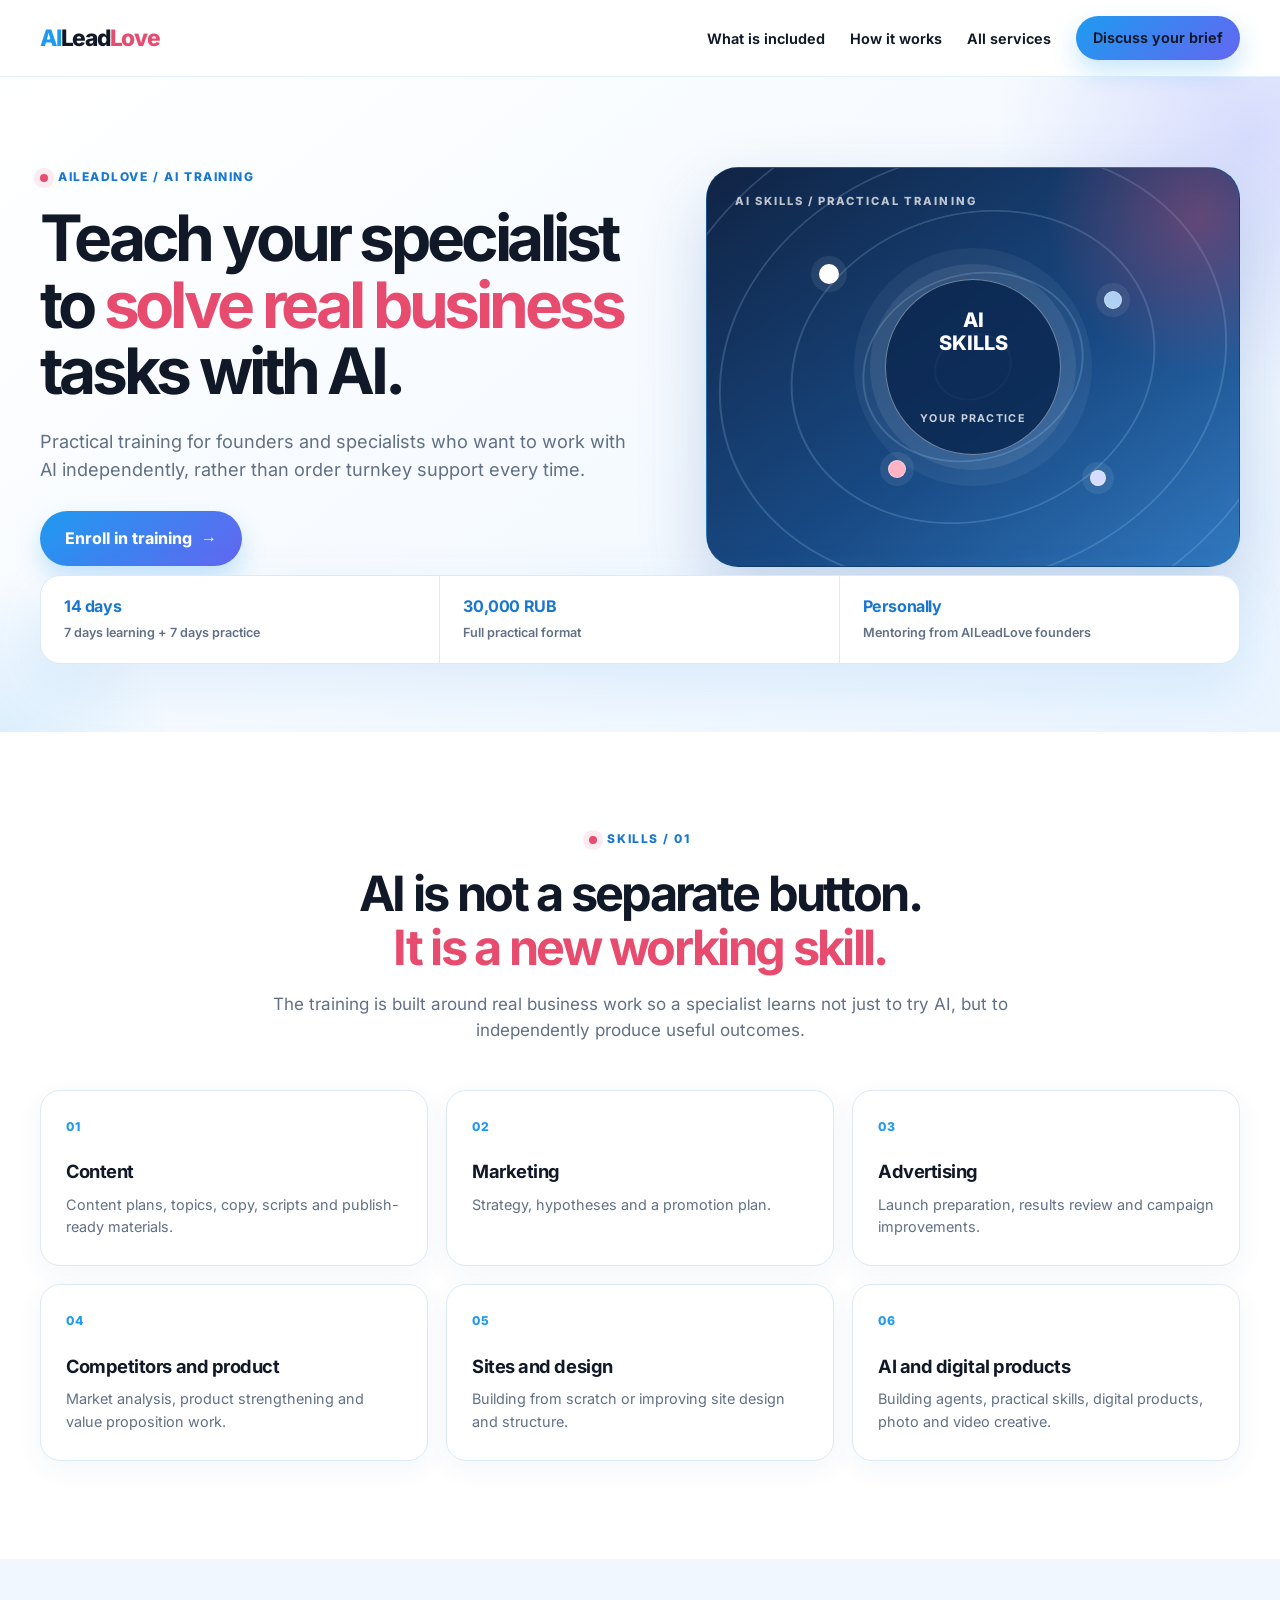
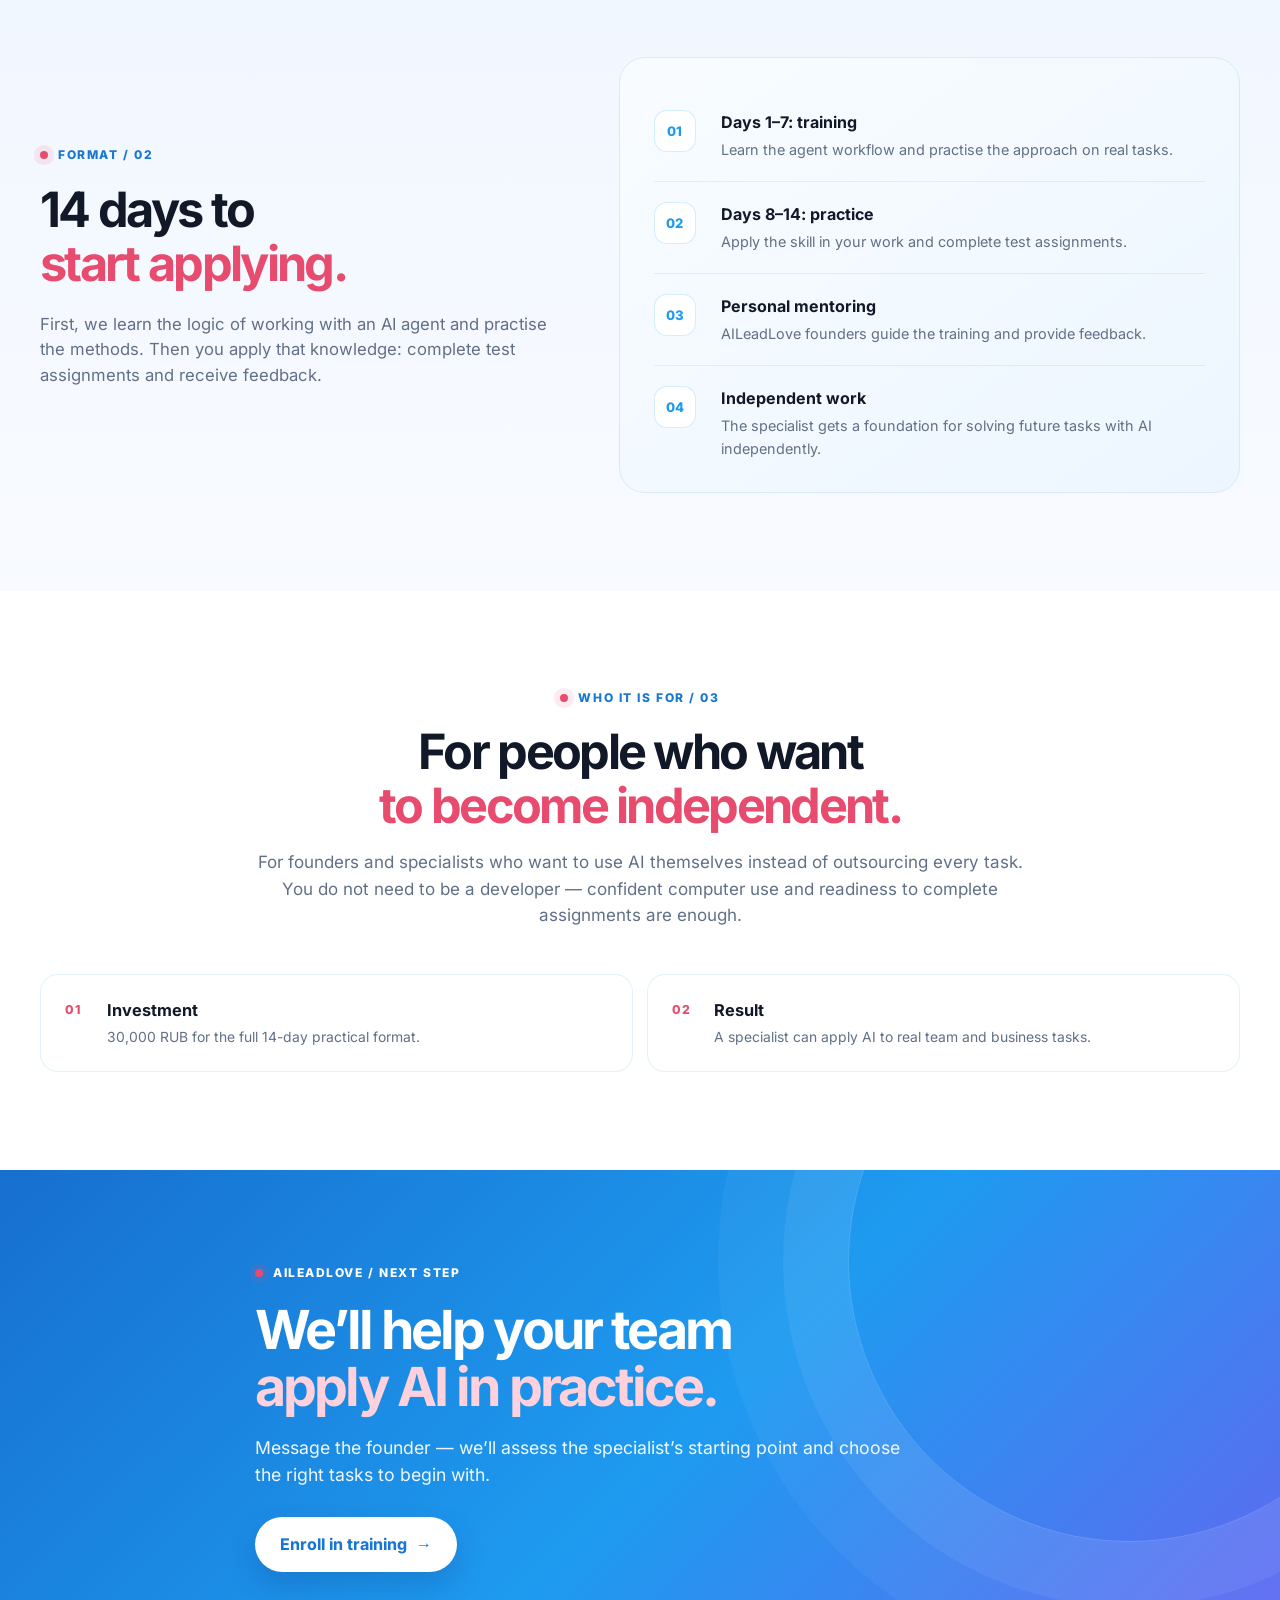
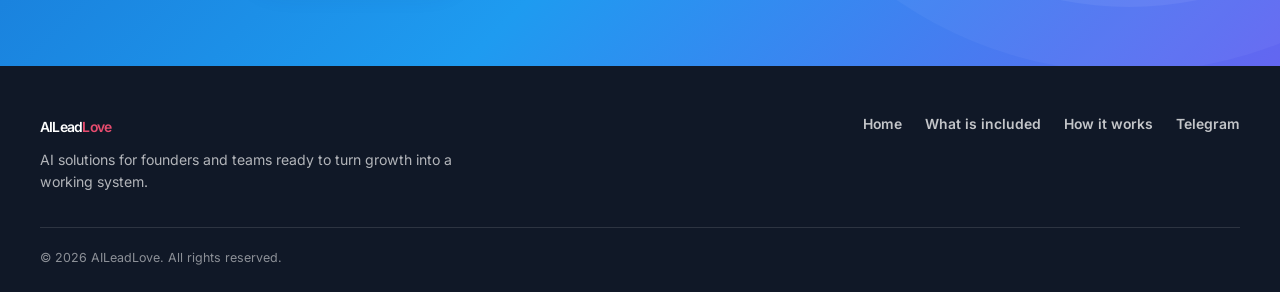
==== ai-training/index.html @ 4cd1c784 "Add English AI skills training page Publish the 14-day AI skills training page with founder mentorsh" ====
<!doctype html>
<html lang="en"><head><meta charset="utf-8"><meta name="viewport" content="width=device-width, initial-scale=1"><meta name="description" content="Practical AI skills training for specialists: 14 days, personal mentoring and application of an AI agent to marketing, content, advertising and more."><meta name="robots" content="index, follow"><link rel="canonical" href="https://aileadlove.com/ai-training/"><link rel="alternate" hreflang="ru" href="https://aileadlove.ru/ai-training/"><link rel="alternate" hreflang="en" href="https://aileadlove.com/ai-training/"><link rel="alternate" hreflang="x-default" href="https://aileadlove.com/ai-training/"><meta property="og:type" content="website"><meta property="og:title" content="AI Skills Training — AILeadLove"><meta property="og:description" content="Practical AI skills training for specialists: 14 days, personal mentoring and application of an AI agent to marketing, content, advertising and more."><meta property="og:url" content="https://aileadlove.com/ai-training/"><title>AI Skills Training — AILeadLove</title><link rel="stylesheet" href="../fonts/inter.css"><link rel="stylesheet" href="../service-pages.css?v=1"><script type="application/ld+json">{"@context":"https://schema.org","@type":"Service","name":"AI Skills Training","provider":{"@type":"Organization","name":"AILeadLove","url":"https://aileadlove.com/"},"description":"Practical AI skills training for specialists: 14 days, personal mentoring and application of an AI agent to marketing, content, advertising and more.","url":"https://aileadlove.com/ai-training/"}</script></head><body><header class="nav"><div class="wrap navin"><a class="brand" href="../" aria-label="AILeadLove home"><span>AI</span><span class="lead">Lead</span><span class="love">Love</span></a><button class="menu" type="button" aria-label="Open menu" aria-expanded="false"><i></i><i></i><i></i></button><nav><ul class="links"><li><a href="#what">What is included</a></li><li><a href="#process">How it works</a></li><li><a href="../">All services</a></li><li><a class="navcta" href="https://t.me/lekslevin" target="_blank" rel="noopener noreferrer">Discuss your brief</a></li></ul></nav></div></header><main><section class="hero"><div class="wrap hero-grid"><div><div class="eyebrow">AILeadLove / AI training</div><h1>Teach your specialist<br>to <span class="accent">solve real business</span><br>tasks with AI.</h1><p>Practical training for founders and specialists who want to work with AI independently, rather than order turnkey support every time.</p><a class="button" href="https://t.me/lekslevin" target="_blank" rel="noopener noreferrer">Enroll in training <span>→</span></a></div><div><div class="visual"><span class="visual-label">ai skills / practical training</span><span class="visual-orb o1"></span><span class="visual-orb o2"></span><span class="visual-orb o3"></span><span class="visual-orb o4"></span><div class="visual-core">AI<br>SKILLS<br><span>your practice</span></div></div></div></div><div class="wrap"><div class="benefit-strip"><div class="benefit"><b>14 days</b><span>7 days learning + 7 days practice</span></div><div class="benefit"><b>30,000 RUB</b><span>Full practical format</span></div><div class="benefit"><b>Personally</b><span>Mentoring from AILeadLove founders</span></div></div></div></section><section class="section white" id="what"><div class="wrap"><div class="section-title"><div class="eyebrow">Skills / 01</div><h2>AI is not a separate button.<br><span class="accent">It is a new working skill.</span></h2><p>The training is built around real business work so a specialist learns not just to try AI, but to independently produce useful outcomes.</p></div><div class="cards"><article class="card"><span class="card-index">01</span><h3>Content</h3><p>Content plans, topics, copy, scripts and publish-ready materials.</p></article><article class="card"><span class="card-index">02</span><h3>Marketing</h3><p>Strategy, hypotheses and a promotion plan.</p></article><article class="card"><span class="card-index">03</span><h3>Advertising</h3><p>Launch preparation, results review and campaign improvements.</p></article><article class="card"><span class="card-index">04</span><h3>Competitors and product</h3><p>Market analysis, product strengthening and value proposition work.</p></article><article class="card"><span class="card-index">05</span><h3>Sites and design</h3><p>Building from scratch or improving site design and structure.</p></article><article class="card"><span class="card-index">06</span><h3>AI and digital products</h3><p>Building agents, practical skills, digital products, photo and video creative.</p></article></div></div></section><section class="section band" id="process"><div class="wrap split"><div class="split-copy"><div class="eyebrow">Format / 02</div><h2>14 days to<br><span class="accent">start applying.</span></h2><p>First, we learn the logic of working with an AI agent and practise the methods. Then you apply that knowledge: complete test assignments and receive feedback.</p></div><div class="steps"><div class="step"><span class="step-num">01</span><div><h3>Days 1–7: training</h3><p>Learn the agent workflow and practise the approach on real tasks.</p></div></div><div class="step"><span class="step-num">02</span><div><h3>Days 8–14: practice</h3><p>Apply the skill in your work and complete test assignments.</p></div></div><div class="step"><span class="step-num">03</span><div><h3>Personal mentoring</h3><p>AILeadLove founders guide the training and provide feedback.</p></div></div><div class="step"><span class="step-num">04</span><div><h3>Independent work</h3><p>The specialist gets a foundation for solving future tasks with AI independently.</p></div></div></div></div></section><section class="section white"><div class="wrap"><div class="section-title"><div class="eyebrow">Who it is for / 03</div><h2>For people who want<br><span class="accent">to become independent.</span></h2><p>For founders and specialists who want to use AI themselves instead of outsourcing every task. You do not need to be a developer — confident computer use and readiness to complete assignments are enough.</p></div><div class="list-grid"><article class="list-card"><span class="list-index">01</span><div><h3>Investment</h3><p>30,000 RUB for the full 14-day practical format.</p></div></article><article class="list-card"><span class="list-index">02</span><div><h3>Result</h3><p>A specialist can apply AI to real team and business tasks.</p></div></article></div></div></section><section class="closing"><div class="wrap closingin"><div class="eyebrow" style="color:#fff">AILeadLove / next step</div><h2>We’ll help your team<br><span style="color:#ffd1dc">apply AI in practice.</span></h2><p>Message the founder — we’ll assess the specialist’s starting point and choose the right tasks to begin with.</p><a class="button" href="https://t.me/lekslevin" target="_blank" rel="noopener noreferrer">Enroll in training <span>→</span></a></div></section></main><footer class="footer"><div class="wrap"><div class="footer-top"><div><a class="brand" href="../"><span>AI</span><span class="lead">Lead</span><span class="love">Love</span></a><p>AI solutions for founders and teams ready to turn growth into a working system.</p></div><div class="footer-links"><a href="../">Home</a><a href="#what">What is included</a><a href="#process">How it works</a><a href="https://t.me/lekslevin" target="_blank" rel="noopener noreferrer">Telegram</a></div></div><div class="footer-bottom">© 2026 AILeadLove. All rights reserved.</div></div></footer><script>const b=document.querySelector('.menu'),l=document.querySelector('.links');b.addEventListener('click',()=>{const o=l.classList.toggle('open');b.setAttribute('aria-expanded',String(o))});l.addEventListener('click',e=>{if(e.target.tagName==='A'){l.classList.remove('open');b.setAttribute('aria-expanded','false')}});document.querySelectorAll('[data-video]').forEach(c=>c.addEventListener('click',()=>{if(c.dataset.ready)return;c.dataset.ready='1';const u=c.dataset.video;const f=document.createElement('iframe');f.src=u+'&autoplay=1';f.allow='autoplay; encrypted-media; fullscreen; picture-in-picture';f.allowFullscreen=true;f.title='AI video example';c.replaceChildren(f)}));</script></body></html>
---- fonts/inter.css ----
/* Inter - self-hosted, variable weight 400-800, Cyrillic + Latin */
/* cyrillic-ext */
@font-face{font-family:'Inter';font-style:normal;font-weight:400 800;font-display:swap;src:url(/fonts/inter-0.woff2) format('woff2');unicode-range:U+0460-052F,U+1C80-1C8A,U+20B4,U+2DE0-2DFF,U+A640-A69F,U+FE2E-FE2F}
/* cyrillic */
@font-face{font-family:'Inter';font-style:normal;font-weight:400 800;font-display:swap;src:url(/fonts/inter-1.woff2) format('woff2');unicode-range:U+0301,U+0400-045F,U+0490-0491,U+04B0-04B1,U+2116}
/* latin-ext */
@font-face{font-family:'Inter';font-style:normal;font-weight:400 800;font-display:swap;src:url(/fonts/inter-5.woff2) format('woff2');unicode-range:U+0100-02BA,U+02BD-02C5,U+02C7-02CC,U+02CE-02D7,U+02DD-02FF,U+0304,U+0308,U+0329,U+1D00-1DBF,U+1E00-1E9F,U+1EF2-1EFF,U+2020,U+20A0-20AB,U+20AD-20C0,U+2113,U+2C60-2C7F,U+A720-A7FF}
/* latin */
@font-face{font-family:'Inter';font-style:normal;font-weight:400 800;font-display:swap;src:url(/fonts/inter-6.woff2) format('woff2');unicode-range:U+0000-00FF,U+0131,U+0152-0153,U+02BB-02BC,U+02C6,U+02DA,U+02DC,U+0304,U+0308,U+0329,U+2000-206F,U+20AC,U+2122,U+2191,U+2193,U+2212,U+2215,U+FEFF,U+FFFD}
---- service-pages.css ----
:root{--blue:#1e9bf0;--blue-deep:#1877d2;--indigo:#6366f1;--love:#e74c6f;--ink:#111827;--muted:#617086;--line:#dce9f6;--paper:#fff;--mist:#f6faff;--soft:#eaf4ff;--radius:24px;--shadow:0 22px 60px rgba(24,119,210,.1)}*{box-sizing:border-box;margin:0}html{scroll-behavior:smooth}body{font-family:Inter,-apple-system,BlinkMacSystemFont,"Segoe UI",sans-serif;background:var(--mist);color:var(--ink);line-height:1.55;overflow-x:hidden}.wrap{width:min(1200px,calc(100% - 40px));margin:0 auto}.nav{position:sticky;top:0;z-index:30;background:rgba(255,255,255,.94);backdrop-filter:blur(16px);border-bottom:1px solid rgba(30,155,240,.14)}.navin{height:76px;display:flex;align-items:center;justify-content:space-between;gap:24px}.brand{font-weight:900;font-size:1.42rem;letter-spacing:-.055em;color:var(--blue);text-decoration:none;white-space:nowrap}.brand .lead{color:var(--ink)}.brand .love{color:var(--love)}.links{display:flex;align-items:center;gap:25px;list-style:none}.links a{font-size:.9rem;font-weight:650;text-decoration:none;color:var(--ink)}.links a:hover{color:var(--blue)}.navcta,.button{display:inline-flex;justify-content:center;align-items:center;gap:9px;text-decoration:none;border:0;border-radius:999px;background:linear-gradient(135deg,var(--blue),var(--indigo));color:#fff;font-weight:750;box-shadow:0 11px 24px rgba(30,155,240,.25);transition:transform .2s ease,box-shadow .2s ease}.navcta{padding:11px 17px;font-size:.88rem}.button{padding:15px 25px;font-size:1rem}.navcta:hover,.button:hover{transform:translateY(-2px);box-shadow:0 16px 30px rgba(30,155,240,.33)}.menu{display:none;background:transparent;border:0;cursor:pointer;padding:8px}.menu i{display:block;width:26px;height:2px;background:var(--ink);margin:5px;border-radius:3px}.hero{position:relative;isolation:isolate;padding:90px 0 68px;overflow:hidden;background:linear-gradient(143deg,#fff 0%,#f5faff 54%,#e9f4ff 100%)}.hero:before,.hero:after{content:"";position:absolute;border-radius:50%;z-index:-1}.hero:before{width:520px;height:520px;right:-230px;top:-200px;background:radial-gradient(circle,rgba(99,102,241,.2),transparent 69%)}.hero:after{width:430px;height:430px;left:-240px;bottom:-260px;background:radial-gradient(circle,rgba(30,155,240,.17),transparent 67%)}.hero-grid{display:grid;grid-template-columns:minmax(0,1.06fr) minmax(340px,.94fr);gap:64px;align-items:center;padding-bottom:42px}.eyebrow{display:flex;align-items:center;gap:10px;color:var(--blue-deep);font-size:.75rem;text-transform:uppercase;font-weight:800;letter-spacing:.13em;margin-bottom:18px}.eyebrow:before{content:"";width:8px;height:8px;border-radius:50%;background:var(--love);box-shadow:0 0 0 6px rgba(231,76,111,.11)}h1{font-size:clamp(2.6rem,5vw,4.65rem);line-height:1.04;letter-spacing:-.065em;margin-bottom:22px;max-width:760px}.accent{color:var(--love)}.hero p{font-size:1.13rem;color:var(--muted);max-width:630px;margin-bottom:28px}.visual{min-height:400px;position:relative;border-radius:32px;border:1px solid rgba(30,155,240,.15);background:linear-gradient(145deg,#102344 0%,#184983 57%,#4baaff 145%);box-shadow:0 28px 70px rgba(20,76,152,.2);overflow:hidden}.visual:before{content:"";position:absolute;inset:-120px;background:repeating-radial-gradient(ellipse at center,transparent 0 37px,rgba(176,222,255,.19) 38px 39px,transparent 40px 73px);transform:rotate(-19deg)}.visual:after{content:"";position:absolute;width:320px;height:320px;border-radius:50%;background:radial-gradient(circle,rgba(231,76,111,.36),transparent 68%);right:-120px;top:-110px}.visual-label{position:absolute;left:28px;top:25px;color:rgba(255,255,255,.72);font-size:.7rem;letter-spacing:.18em;font-weight:800;text-transform:uppercase}.visual-core{position:absolute;left:50%;top:50%;transform:translate(-50%,-50%);width:176px;height:176px;border-radius:50%;display:grid;place-items:center;text-align:center;color:#fff;background:rgba(11,38,77,.78);border:1px solid rgba(255,255,255,.42);box-shadow:0 0 0 15px rgba(255,255,255,.08),0 0 0 31px rgba(255,255,255,.05);font-weight:850;line-height:1.13;font-size:1.25rem}.visual-core span{font-size:.67rem;text-transform:uppercase;letter-spacing:.12em;font-weight:700;opacity:.78}.visual-orb{position:absolute;border-radius:50%;border:1px solid rgba(255,255,255,.35);box-shadow:0 0 0 8px rgba(255,255,255,.08)}.o1{left:21%;top:24%;width:20px;height:20px;background:#fff}.o2{right:22%;top:31%;width:18px;height:18px;background:#a9ddff}.o3{left:34%;bottom:22%;width:18px;height:18px;background:#ffb3c5}.o4{right:25%;bottom:20%;width:16px;height:16px;background:#d7dcff}.benefit-strip{position:relative;z-index:2;display:grid;grid-template-columns:repeat(3,1fr);background:#fff;border:1px solid var(--line);border-radius:20px;box-shadow:var(--shadow);margin-top:-34px;overflow:hidden}.benefit{padding:21px 23px;border-right:1px solid var(--line)}.benefit:last-child{border:0}.benefit b{display:block;font-size:1rem;line-height:1.18;color:var(--blue-deep);letter-spacing:-.025em}.benefit span{display:block;color:var(--muted);font-size:.79rem;margin-top:7px;font-weight:600}.section{padding:98px 0}.section.white{background:#fff}.section-title{max-width:780px;margin:0 auto 46px;text-align:center}.section-title .eyebrow{justify-content:center}.section-title h2{font-size:clamp(2.05rem,3.8vw,3.3rem);letter-spacing:-.055em;line-height:1.1;margin-bottom:17px}.section-title p{color:var(--muted);font-size:1.06rem}.split{display:grid;grid-template-columns:.9fr 1.1fr;gap:70px;align-items:center}.split-copy h2{font-size:clamp(2rem,3.8vw,3.3rem);letter-spacing:-.055em;line-height:1.12;margin-bottom:20px}.split-copy p{color:var(--muted);font-size:1.04rem;margin-bottom:15px}.steps{padding:32px 34px;border-radius:26px;background:linear-gradient(145deg,#f8fcff,#edf6ff);border:1px solid #d7eafd}.step{display:grid;grid-template-columns:50px 1fr;gap:17px;padding:20px 0;border-bottom:1px solid rgba(30,155,240,.12)}.step:last-child{border:0;padding-bottom:0}.step-num{width:42px;height:42px;display:grid;place-items:center;border-radius:13px;background:#fff;color:var(--blue);font-size:.82rem;font-weight:900;border:1px solid rgba(30,155,240,.18)}.step h3{font-size:1rem;margin-bottom:4px}.step p{font-size:.9rem;color:var(--muted)}.cards{display:grid;grid-template-columns:repeat(3,1fr);gap:18px}.card{padding:27px 25px;border:1px solid var(--line);border-radius:20px;background:#fff;box-shadow:0 8px 28px rgba(20,88,154,.05)}.card-index{display:block;color:var(--blue);font-size:.76rem;font-weight:900;letter-spacing:.11em;margin-bottom:21px}.card h3{font-size:1.14rem;letter-spacing:-.025em;margin-bottom:8px}.card p{font-size:.9rem;color:var(--muted)}.band{background:linear-gradient(180deg,#f1f7ff 0%,#f8faff 100%)}.list-grid{display:grid;grid-template-columns:repeat(2,1fr);gap:14px}.list-card{display:flex;gap:18px;align-items:flex-start;padding:23px 24px;border-radius:18px;background:rgba(255,255,255,.86);border:1px solid rgba(30,155,240,.13)}.list-index{font-size:.77rem;color:var(--love);font-weight:900;letter-spacing:.08em;min-width:24px;padding-top:2px}.list-card h3{font-size:1.02rem;margin-bottom:3px}.list-card p{color:var(--muted);font-size:.87rem}.route{display:grid;grid-template-columns:repeat(4,1fr);gap:0;border-radius:25px;overflow:hidden;border:1px solid var(--line);background:#fff;box-shadow:var(--shadow)}.route-step{position:relative;padding:32px 25px;min-height:220px;border-right:1px solid var(--line)}.route-step:last-child{border:0}.route-step:after{content:"";width:16px;height:16px;border:solid var(--blue);border-width:0 2px 2px 0;transform:rotate(-45deg);position:absolute;right:-9px;top:44px;background:#fff;z-index:2}.route-step:last-child:after{display:none}.route-n{color:var(--love);font-size:.78rem;letter-spacing:.13em;font-weight:900;display:block;margin-bottom:40px}.route-step h3{font-size:1.12rem;line-height:1.2;margin-bottom:10px}.route-step p{color:var(--muted);font-size:.89rem}.video-grid{display:grid;grid-template-columns:repeat(3,1fr);gap:17px}.video-card{min-height:230px;border-radius:20px;overflow:hidden;border:1px solid rgba(30,155,240,.18);background:linear-gradient(145deg,#112e58,#1e72bf);position:relative}.video-card:nth-child(3n+2){background:linear-gradient(145deg,#41316e,#7568d8)}.video-card:nth-child(3n){background:linear-gradient(145deg,#7d3353,#d45a80)}.video-card:before{content:"";position:absolute;inset:-60px;background:repeating-radial-gradient(ellipse at center,transparent 0 23px,rgba(255,255,255,.12) 24px 25px,transparent 26px 45px);transform:rotate(-20deg)}.video-card button{position:relative;width:100%;height:100%;min-height:230px;border:0;background:transparent;color:#fff;cursor:pointer;padding:25px;text-align:left;display:flex;flex-direction:column;justify-content:flex-end}.play{width:48px;height:48px;border-radius:50%;background:#fff;color:var(--blue-deep);display:grid;place-items:center;font-size:1rem;margin-bottom:auto;box-shadow:0 7px 20px rgba(0,0,0,.2)}.video-card small{font-size:.73rem;font-weight:800;letter-spacing:.11em;text-transform:uppercase;opacity:.75;margin-bottom:5px}.video-card b{font-size:1rem;line-height:1.2}.video-card iframe{width:100%;height:100%;min-height:230px;border:0;position:relative}.closing{position:relative;overflow:hidden;padding:94px 0;background:linear-gradient(135deg,#176fcf,#1e9bf0 54%,#6366f1);color:#fff}.closing:after{content:"";position:absolute;right:-130px;top:-190px;width:560px;height:560px;border-radius:50%;border:1px solid rgba(255,255,255,.19);box-shadow:0 0 0 65px rgba(255,255,255,.06),0 0 0 130px rgba(255,255,255,.04)}.closingin{position:relative;z-index:1;max-width:770px}.closing h2{font-size:clamp(2.25rem,4.2vw,3.75rem);line-height:1.07;letter-spacing:-.055em;margin-bottom:18px}.closing p{font-size:1.1rem;max-width:645px;opacity:.93;margin-bottom:29px}.closing .button{background:#fff;color:var(--blue-deep);box-shadow:0 13px 28px rgba(9,53,122,.21)}.footer{background:#101827;color:#fff;padding:48px 0 25px}.footer-top{display:flex;justify-content:space-between;gap:34px;align-items:flex-start;padding-bottom:34px;border-bottom:1px solid rgba(255,255,255,.12)}.footer .brand{color:#fff}.footer .brand .lead{color:#fff}.footer p{font-size:.88rem;color:rgba(255,255,255,.68);max-width:420px;margin-top:10px}.footer-links{display:flex;gap:23px;flex-wrap:wrap}.footer a{color:rgba(255,255,255,.75);text-decoration:none;font-size:.87rem;font-weight:600}.footer a:hover{color:#fff}.footer-bottom{padding-top:20px;color:rgba(255,255,255,.52);font-size:.78rem}.meta-note{margin-top:7px;font-size:.72rem;color:rgba(255,255,255,.47)}@media(max-width:860px){.links{position:fixed;inset:76px 0 auto;padding:24px 20px 27px;background:#fff;border-bottom:1px solid var(--line);box-shadow:0 18px 35px rgba(17,24,39,.12);flex-direction:column;align-items:stretch;gap:14px;display:none}.links.open{display:flex}.links a{padding:6px 0}.links .navcta{text-align:center}.menu{display:block}.hero{padding:66px 0 60px}.hero-grid,.split{grid-template-columns:1fr;gap:42px}.visual{min-height:340px}.benefit-strip{grid-template-columns:1fr;margin-top:-23px}.benefit{border-right:0;border-bottom:1px solid var(--line)}.benefit:last-child{border:0}.cards{grid-template-columns:repeat(2,1fr)}.route{grid-template-columns:repeat(2,1fr)}.route-step:nth-child(2){border-right:0}.route-step:nth-child(-n+2){border-bottom:1px solid var(--line)}.route-step:nth-child(2):after{display:none}.route-step:nth-child(3):after{display:block}.footer-top{display:block}.footer-links{margin-top:27px}.section{padding:76px 0}.video-grid{grid-template-columns:repeat(2,1fr)}}@media(max-width:560px){.wrap{width:min(100% - 32px,1200px)}.navin{height:68px}.links{inset:68px 0 auto}.hero{padding-top:51px}.hero p{font-size:1rem}.visual{min-height:292px;border-radius:25px}.visual-core{width:138px;height:138px;font-size:1.05rem}.benefit-strip{border-radius:17px}.benefit{padding:17px 16px}.section{padding:64px 0}.section-title{margin-bottom:34px}.split-copy p{font-size:.98rem}.steps{padding:24px 20px}.cards,.list-grid,.route,.video-grid{grid-template-columns:1fr}.card{padding:23px 21px}.list-card{padding:20px}.route-step{min-height:0;padding:26px 23px;border-right:0;border-bottom:1px solid var(--line)}.route-step:last-child{border-bottom:0}.route-step:nth-child(-n+2){border-bottom:1px solid var(--line)}.route-step:after{display:none!important}.route-n{margin-bottom:18px}.video-card,.video-card button,.video-card iframe{min-height:215px}.closing{padding:67px 0}.footer{padding-top:40px}.footer-links{gap:14px 20px}.button{width:100%;padding:15px 20px}}@media(prefers-reduced-motion:reduce){*{scroll-behavior:auto!important;transition:none!important}}
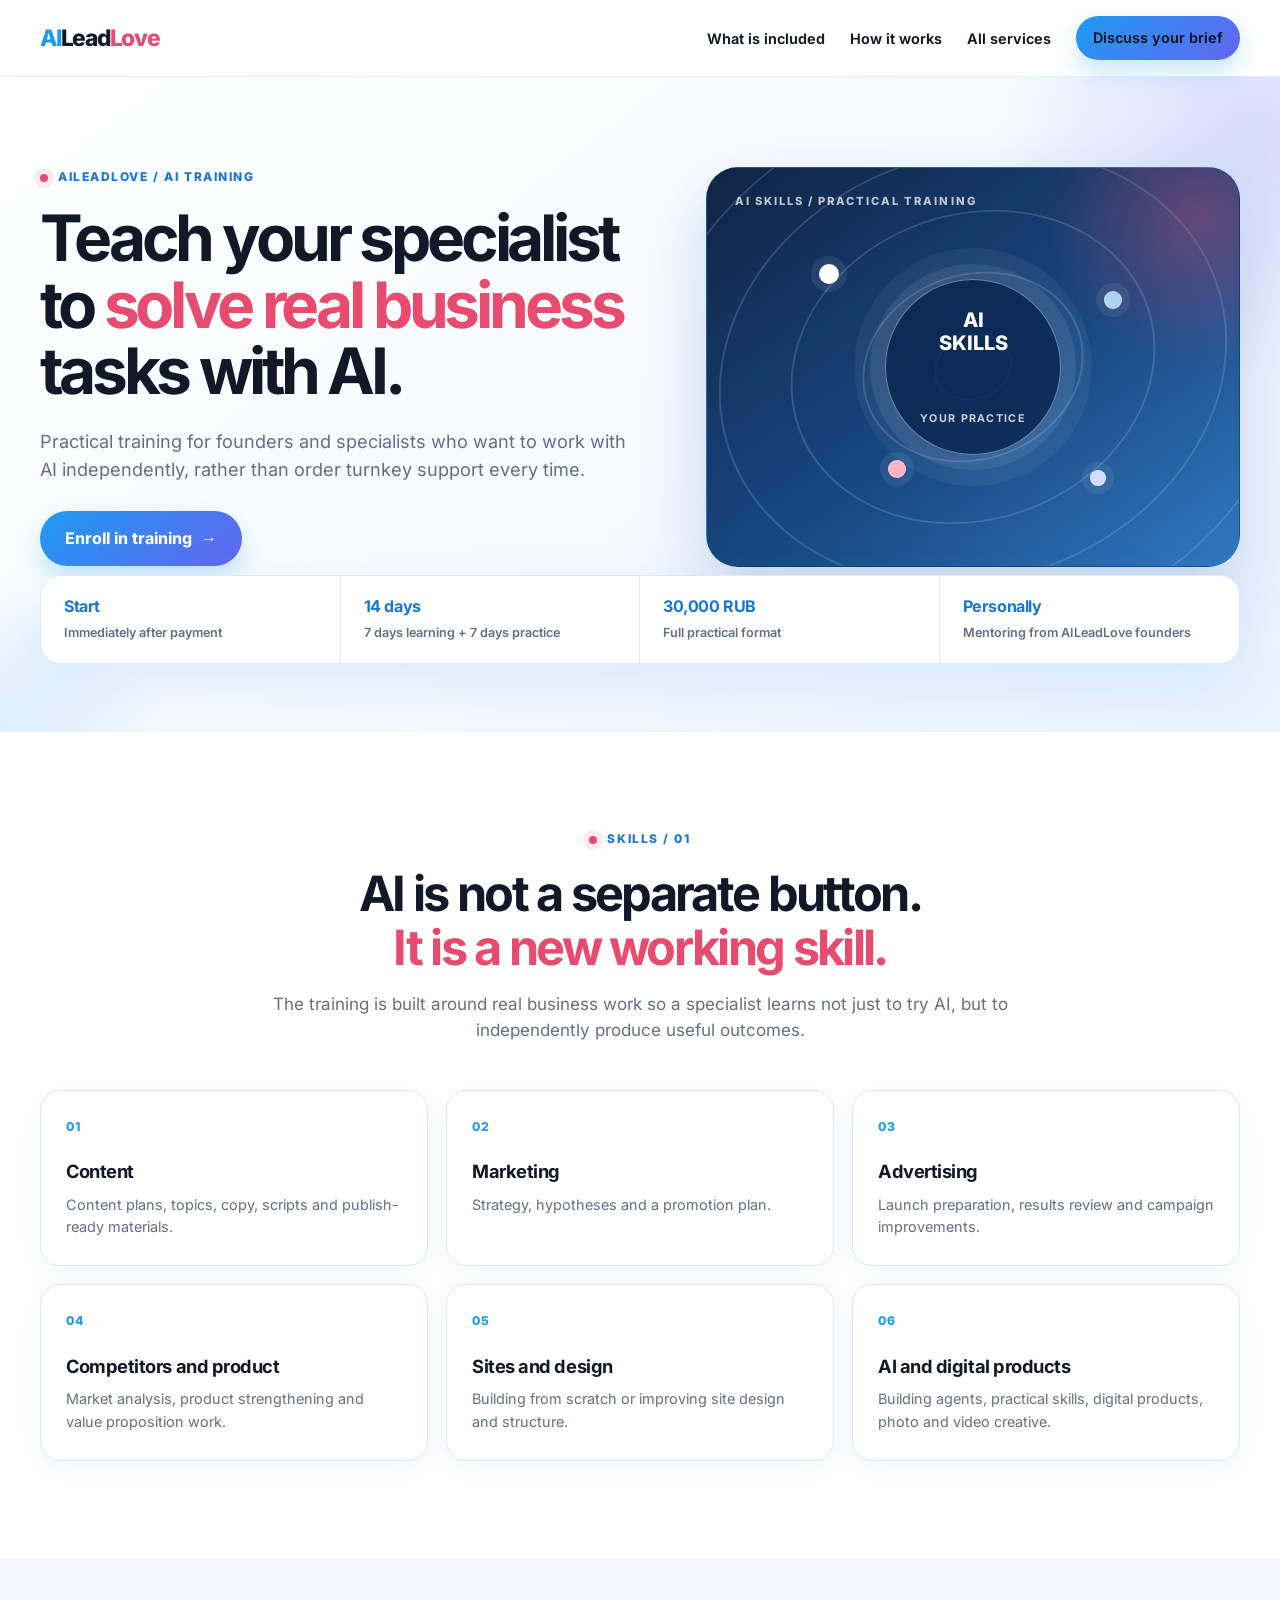
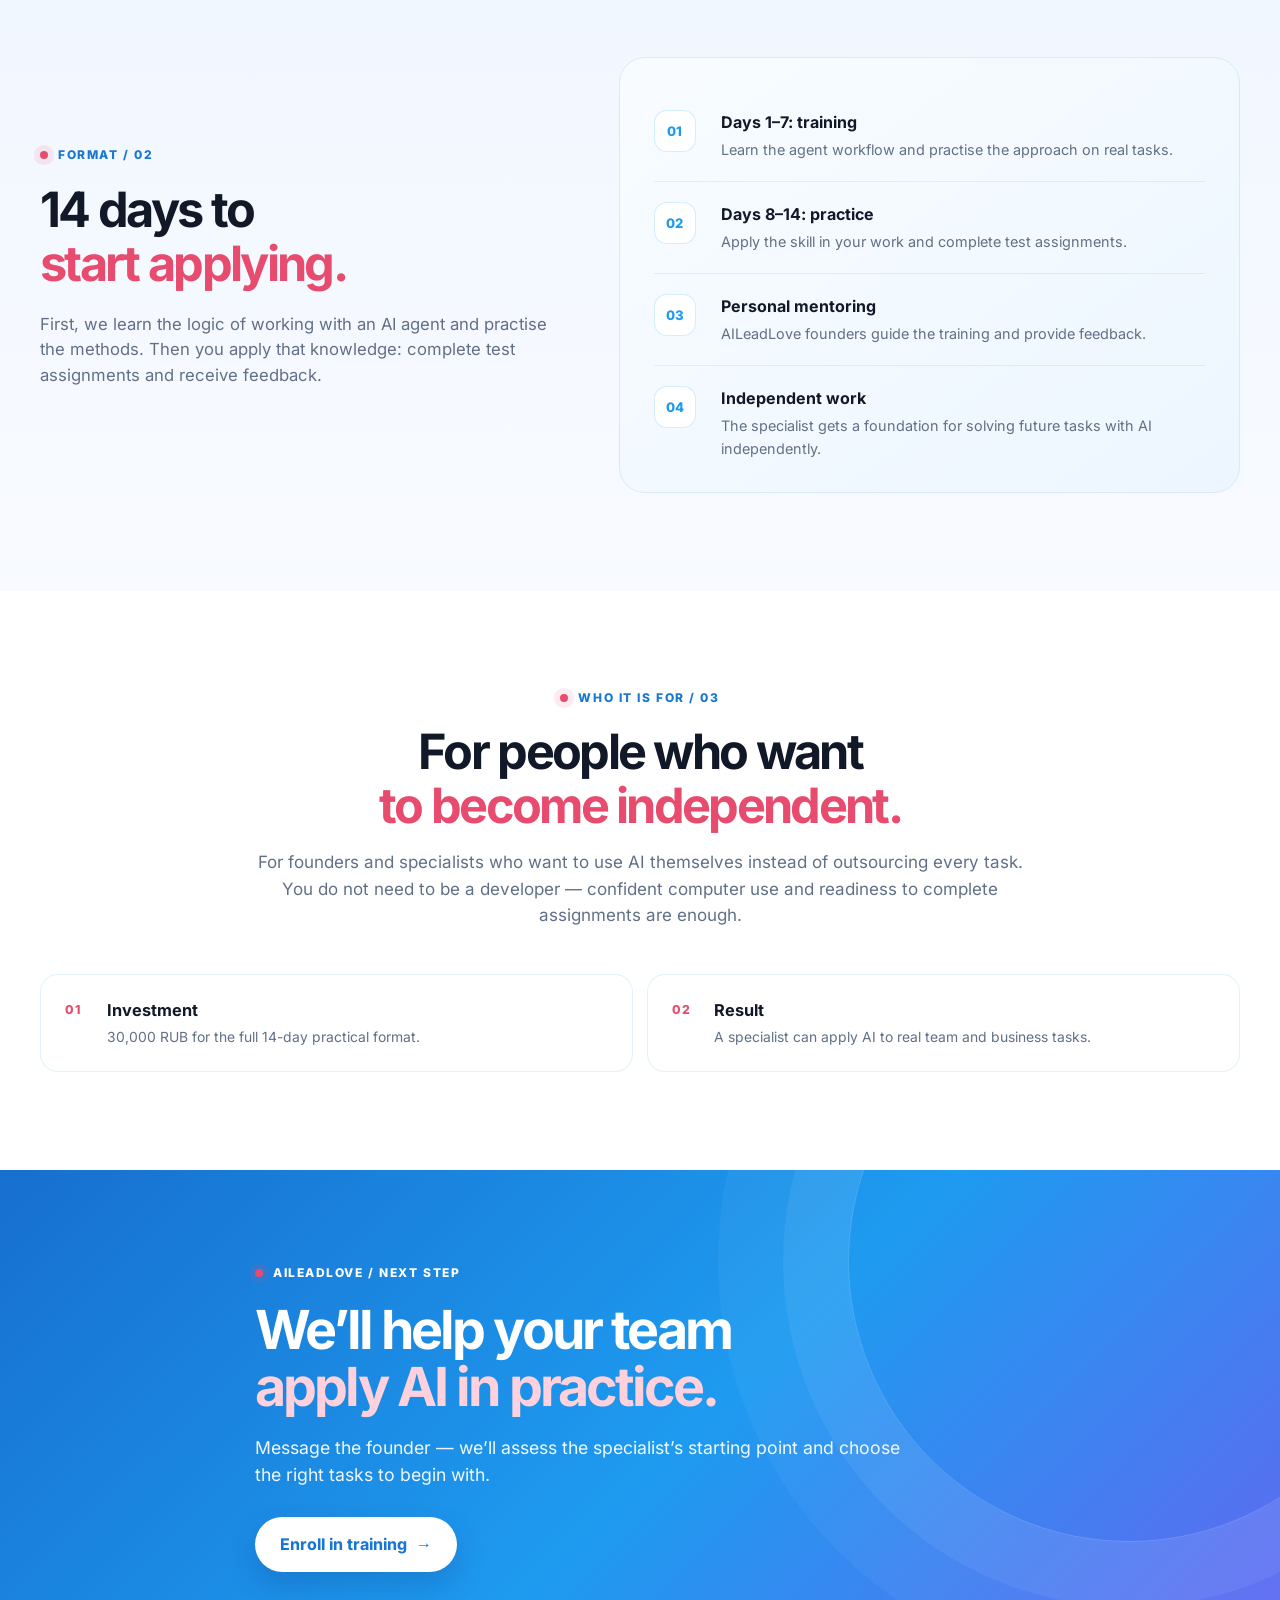
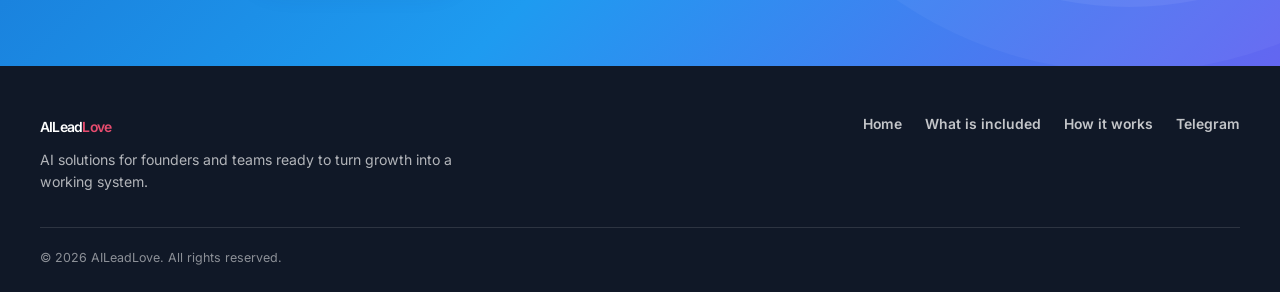
==== commit 45548537: "Refine English AI skills training page Add immediate-start-after-payment information to the 14-day A" ====
--- a/ai-training/index.html
+++ b/ai-training/index.html
@@ -1,2 +1,2 @@
 <!doctype html>
-<html lang="en"><head><meta charset="utf-8"><meta name="viewport" content="width=device-width, initial-scale=1"><meta name="description" content="Practical AI skills training for specialists: 14 days, personal mentoring and application of an AI agent to marketing, content, advertising and more."><meta name="robots" content="index, follow"><link rel="canonical" href="https://aileadlove.com/ai-training/"><link rel="alternate" hreflang="ru" href="https://aileadlove.ru/ai-training/"><link rel="alternate" hreflang="en" href="https://aileadlove.com/ai-training/"><link rel="alternate" hreflang="x-default" href="https://aileadlove.com/ai-training/"><meta property="og:type" content="website"><meta property="og:title" content="AI Skills Training — AILeadLove"><meta property="og:description" content="Practical AI skills training for specialists: 14 days, personal mentoring and application of an AI agent to marketing, content, advertising and more."><meta property="og:url" content="https://aileadlove.com/ai-training/"><title>AI Skills Training — AILeadLove</title><link rel="stylesheet" href="../fonts/inter.css"><link rel="stylesheet" href="../service-pages.css?v=1"><script type="application/ld+json">{"@context":"https://schema.org","@type":"Service","name":"AI Skills Training","provider":{"@type":"Organization","name":"AILeadLove","url":"https://aileadlove.com/"},"description":"Practical AI skills training for specialists: 14 days, personal mentoring and application of an AI agent to marketing, content, advertising and more.","url":"https://aileadlove.com/ai-training/"}</script></head><body><header class="nav"><div class="wrap navin"><a class="brand" href="../" aria-label="AILeadLove home"><span>AI</span><span class="lead">Lead</span><span class="love">Love</span></a><button class="menu" type="button" aria-label="Open menu" aria-expanded="false"><i></i><i></i><i></i></button><nav><ul class="links"><li><a href="#what">What is included</a></li><li><a href="#process">How it works</a></li><li><a href="../">All services</a></li><li><a class="navcta" href="https://t.me/lekslevin" target="_blank" rel="noopener noreferrer">Discuss your brief</a></li></ul></nav></div></header><main><section class="hero"><div class="wrap hero-grid"><div><div class="eyebrow">AILeadLove / AI training</div><h1>Teach your specialist<br>to <span class="accent">solve real business</span><br>tasks with AI.</h1><p>Practical training for founders and specialists who want to work with AI independently, rather than order turnkey support every time.</p><a class="button" href="https://t.me/lekslevin" target="_blank" rel="noopener noreferrer">Enroll in training <span>→</span></a></div><div><div class="visual"><span class="visual-label">ai skills / practical training</span><span class="visual-orb o1"></span><span class="visual-orb o2"></span><span class="visual-orb o3"></span><span class="visual-orb o4"></span><div class="visual-core">AI<br>SKILLS<br><span>your practice</span></div></div></div></div><div class="wrap"><div class="benefit-strip"><div class="benefit"><b>14 days</b><span>7 days learning + 7 days practice</span></div><div class="benefit"><b>30,000 RUB</b><span>Full practical format</span></div><div class="benefit"><b>Personally</b><span>Mentoring from AILeadLove founders</span></div></div></div></section><section class="section white" id="what"><div class="wrap"><div class="section-title"><div class="eyebrow">Skills / 01</div><h2>AI is not a separate button.<br><span class="accent">It is a new working skill.</span></h2><p>The training is built around real business work so a specialist learns not just to try AI, but to independently produce useful outcomes.</p></div><div class="cards"><article class="card"><span class="card-index">01</span><h3>Content</h3><p>Content plans, topics, copy, scripts and publish-ready materials.</p></article><article class="card"><span class="card-index">02</span><h3>Marketing</h3><p>Strategy, hypotheses and a promotion plan.</p></article><article class="card"><span class="card-index">03</span><h3>Advertising</h3><p>Launch preparation, results review and campaign improvements.</p></article><article class="card"><span class="card-index">04</span><h3>Competitors and product</h3><p>Market analysis, product strengthening and value proposition work.</p></article><article class="card"><span class="card-index">05</span><h3>Sites and design</h3><p>Building from scratch or improving site design and structure.</p></article><article class="card"><span class="card-index">06</span><h3>AI and digital products</h3><p>Building agents, practical skills, digital products, photo and video creative.</p></article></div></div></section><section class="section band" id="process"><div class="wrap split"><div class="split-copy"><div class="eyebrow">Format / 02</div><h2>14 days to<br><span class="accent">start applying.</span></h2><p>First, we learn the logic of working with an AI agent and practise the methods. Then you apply that knowledge: complete test assignments and receive feedback.</p></div><div class="steps"><div class="step"><span class="step-num">01</span><div><h3>Days 1–7: training</h3><p>Learn the agent workflow and practise the approach on real tasks.</p></div></div><div class="step"><span class="step-num">02</span><div><h3>Days 8–14: practice</h3><p>Apply the skill in your work and complete test assignments.</p></div></div><div class="step"><span class="step-num">03</span><div><h3>Personal mentoring</h3><p>AILeadLove founders guide the training and provide feedback.</p></div></div><div class="step"><span class="step-num">04</span><div><h3>Independent work</h3><p>The specialist gets a foundation for solving future tasks with AI independently.</p></div></div></div></div></section><section class="section white"><div class="wrap"><div class="section-title"><div class="eyebrow">Who it is for / 03</div><h2>For people who want<br><span class="accent">to become independent.</span></h2><p>For founders and specialists who want to use AI themselves instead of outsourcing every task. You do not need to be a developer — confident computer use and readiness to complete assignments are enough.</p></div><div class="list-grid"><article class="list-card"><span class="list-index">01</span><div><h3>Investment</h3><p>30,000 RUB for the full 14-day practical format.</p></div></article><article class="list-card"><span class="list-index">02</span><div><h3>Result</h3><p>A specialist can apply AI to real team and business tasks.</p></div></article></div></div></section><section class="closing"><div class="wrap closingin"><div class="eyebrow" style="color:#fff">AILeadLove / next step</div><h2>We’ll help your team<br><span style="color:#ffd1dc">apply AI in practice.</span></h2><p>Message the founder — we’ll assess the specialist’s starting point and choose the right tasks to begin with.</p><a class="button" href="https://t.me/lekslevin" target="_blank" rel="noopener noreferrer">Enroll in training <span>→</span></a></div></section></main><footer class="footer"><div class="wrap"><div class="footer-top"><div><a class="brand" href="../"><span>AI</span><span class="lead">Lead</span><span class="love">Love</span></a><p>AI solutions for founders and teams ready to turn growth into a working system.</p></div><div class="footer-links"><a href="../">Home</a><a href="#what">What is included</a><a href="#process">How it works</a><a href="https://t.me/lekslevin" target="_blank" rel="noopener noreferrer">Telegram</a></div></div><div class="footer-bottom">© 2026 AILeadLove. All rights reserved.</div></div></footer><script>const b=document.querySelector('.menu'),l=document.querySelector('.links');b.addEventListener('click',()=>{const o=l.classList.toggle('open');b.setAttribute('aria-expanded',String(o))});l.addEventListener('click',e=>{if(e.target.tagName==='A'){l.classList.remove('open');b.setAttribute('aria-expanded','false')}});document.querySelectorAll('[data-video]').forEach(c=>c.addEventListener('click',()=>{if(c.dataset.ready)return;c.dataset.ready='1';const u=c.dataset.video;const f=document.createElement('iframe');f.src=u+'&autoplay=1';f.allow='autoplay; encrypted-media; fullscreen; picture-in-picture';f.allowFullscreen=true;f.title='AI video example';c.replaceChildren(f)}));</script></body></html>+<html lang="en"><head><meta charset="utf-8"><meta name="viewport" content="width=device-width, initial-scale=1"><meta name="description" content="Practical AI skills training for specialists: 14 days, personal mentoring and application of an AI agent to marketing, content, advertising and more."><meta name="robots" content="index, follow"><link rel="canonical" href="https://aileadlove.com/ai-training/"><link rel="alternate" hreflang="ru" href="https://aileadlove.ru/ai-training/"><link rel="alternate" hreflang="en" href="https://aileadlove.com/ai-training/"><link rel="alternate" hreflang="x-default" href="https://aileadlove.com/ai-training/"><meta property="og:type" content="website"><meta property="og:title" content="AI Skills Training — AILeadLove"><meta property="og:description" content="Practical AI skills training for specialists: 14 days, personal mentoring and application of an AI agent to marketing, content, advertising and more."><meta property="og:url" content="https://aileadlove.com/ai-training/"><title>AI Skills Training — AILeadLove</title><link rel="stylesheet" href="../fonts/inter.css"><link rel="stylesheet" href="../service-pages.css?v=1"><script type="application/ld+json">{"@context":"https://schema.org","@type":"Service","name":"AI Skills Training","provider":{"@type":"Organization","name":"AILeadLove","url":"https://aileadlove.com/"},"description":"Practical AI skills training for specialists: 14 days, personal mentoring and application of an AI agent to marketing, content, advertising and more.","url":"https://aileadlove.com/ai-training/"}</script></head><body><header class="nav"><div class="wrap navin"><a class="brand" href="../" aria-label="AILeadLove home"><span>AI</span><span class="lead">Lead</span><span class="love">Love</span></a><button class="menu" type="button" aria-label="Open menu" aria-expanded="false"><i></i><i></i><i></i></button><nav><ul class="links"><li><a href="#what">What is included</a></li><li><a href="#process">How it works</a></li><li><a href="../">All services</a></li><li><a class="navcta" href="https://t.me/lekslevin" target="_blank" rel="noopener noreferrer">Discuss your brief</a></li></ul></nav></div></header><main><section class="hero"><div class="wrap hero-grid"><div><div class="eyebrow">AILeadLove / AI training</div><h1>Teach your specialist<br>to <span class="accent">solve real business</span><br>tasks with AI.</h1><p>Practical training for founders and specialists who want to work with AI independently, rather than order turnkey support every time.</p><a class="button" href="https://t.me/lekslevin" target="_blank" rel="noopener noreferrer">Enroll in training <span>→</span></a></div><div><div class="visual"><span class="visual-label">ai skills / practical training</span><span class="visual-orb o1"></span><span class="visual-orb o2"></span><span class="visual-orb o3"></span><span class="visual-orb o4"></span><div class="visual-core">AI<br>SKILLS<br><span>your practice</span></div></div></div></div><div class="wrap"><div class="benefit-strip training-benefits"><div class="benefit"><b>Start</b><span>Immediately after payment</span></div><div class="benefit"><b>14 days</b><span>7 days learning + 7 days practice</span></div><div class="benefit"><b>30,000 RUB</b><span>Full practical format</span></div><div class="benefit"><b>Personally</b><span>Mentoring from AILeadLove founders</span></div></div></div></section><section class="section white" id="what"><div class="wrap"><div class="section-title"><div class="eyebrow">Skills / 01</div><h2>AI is not a separate button.<br><span class="accent">It is a new working skill.</span></h2><p>The training is built around real business work so a specialist learns not just to try AI, but to independently produce useful outcomes.</p></div><div class="cards"><article class="card"><span class="card-index">01</span><h3>Content</h3><p>Content plans, topics, copy, scripts and publish-ready materials.</p></article><article class="card"><span class="card-index">02</span><h3>Marketing</h3><p>Strategy, hypotheses and a promotion plan.</p></article><article class="card"><span class="card-index">03</span><h3>Advertising</h3><p>Launch preparation, results review and campaign improvements.</p></article><article class="card"><span class="card-index">04</span><h3>Competitors and product</h3><p>Market analysis, product strengthening and value proposition work.</p></article><article class="card"><span class="card-index">05</span><h3>Sites and design</h3><p>Building from scratch or improving site design and structure.</p></article><article class="card"><span class="card-index">06</span><h3>AI and digital products</h3><p>Building agents, practical skills, digital products, photo and video creative.</p></article></div></div></section><section class="section band" id="process"><div class="wrap split"><div class="split-copy"><div class="eyebrow">Format / 02</div><h2>14 days to<br><span class="accent">start applying.</span></h2><p>First, we learn the logic of working with an AI agent and practise the methods. Then you apply that knowledge: complete test assignments and receive feedback.</p></div><div class="steps"><div class="step"><span class="step-num">01</span><div><h3>Days 1–7: training</h3><p>Learn the agent workflow and practise the approach on real tasks.</p></div></div><div class="step"><span class="step-num">02</span><div><h3>Days 8–14: practice</h3><p>Apply the skill in your work and complete test assignments.</p></div></div><div class="step"><span class="step-num">03</span><div><h3>Personal mentoring</h3><p>AILeadLove founders guide the training and provide feedback.</p></div></div><div class="step"><span class="step-num">04</span><div><h3>Independent work</h3><p>The specialist gets a foundation for solving future tasks with AI independently.</p></div></div></div></div></section><section class="section white"><div class="wrap"><div class="section-title"><div class="eyebrow">Who it is for / 03</div><h2>For people who want<br><span class="accent">to become independent.</span></h2><p>For founders and specialists who want to use AI themselves instead of outsourcing every task. You do not need to be a developer — confident computer use and readiness to complete assignments are enough.</p></div><div class="list-grid"><article class="list-card"><span class="list-index">01</span><div><h3>Investment</h3><p>30,000 RUB for the full 14-day practical format.</p></div></article><article class="list-card"><span class="list-index">02</span><div><h3>Result</h3><p>A specialist can apply AI to real team and business tasks.</p></div></article></div></div></section><section class="closing"><div class="wrap closingin"><div class="eyebrow" style="color:#fff">AILeadLove / next step</div><h2>We’ll help your team<br><span style="color:#ffd1dc">apply AI in practice.</span></h2><p>Message the founder — we’ll assess the specialist’s starting point and choose the right tasks to begin with.</p><a class="button" href="https://t.me/lekslevin" target="_blank" rel="noopener noreferrer">Enroll in training <span>→</span></a></div></section></main><footer class="footer"><div class="wrap"><div class="footer-top"><div><a class="brand" href="../"><span>AI</span><span class="lead">Lead</span><span class="love">Love</span></a><p>AI solutions for founders and teams ready to turn growth into a working system.</p></div><div class="footer-links"><a href="../">Home</a><a href="#what">What is included</a><a href="#process">How it works</a><a href="https://t.me/lekslevin" target="_blank" rel="noopener noreferrer">Telegram</a></div></div><div class="footer-bottom">© 2026 AILeadLove. All rights reserved.</div></div></footer><script>const b=document.querySelector('.menu'),l=document.querySelector('.links');b.addEventListener('click',()=>{const o=l.classList.toggle('open');b.setAttribute('aria-expanded',String(o))});l.addEventListener('click',e=>{if(e.target.tagName==='A'){l.classList.remove('open');b.setAttribute('aria-expanded','false')}});document.querySelectorAll('[data-video]').forEach(c=>c.addEventListener('click',()=>{if(c.dataset.ready)return;c.dataset.ready='1';const u=c.dataset.video;const f=document.createElement('iframe');f.src=u+'&autoplay=1';f.allow='autoplay; encrypted-media; fullscreen; picture-in-picture';f.allowFullscreen=true;f.title='AI video example';c.replaceChildren(f)}));</script></body></html>
--- a/service-pages.css
+++ b/service-pages.css
@@ -1,2 +1,12 @@
 
 :root{--blue:#1e9bf0;--blue-deep:#1877d2;--indigo:#6366f1;--love:#e74c6f;--ink:#111827;--muted:#617086;--line:#dce9f6;--paper:#fff;--mist:#f6faff;--soft:#eaf4ff;--radius:24px;--shadow:0 22px 60px rgba(24,119,210,.1)}*{box-sizing:border-box;margin:0}html{scroll-behavior:smooth}body{font-family:Inter,-apple-system,BlinkMacSystemFont,"Segoe UI",sans-serif;background:var(--mist);color:var(--ink);line-height:1.55;overflow-x:hidden}.wrap{width:min(1200px,calc(100% - 40px));margin:0 auto}.nav{position:sticky;top:0;z-index:30;background:rgba(255,255,255,.94);backdrop-filter:blur(16px);border-bottom:1px solid rgba(30,155,240,.14)}.navin{height:76px;display:flex;align-items:center;justify-content:space-between;gap:24px}.brand{font-weight:900;font-size:1.42rem;letter-spacing:-.055em;color:var(--blue);text-decoration:none;white-space:nowrap}.brand .lead{color:var(--ink)}.brand .love{color:var(--love)}.links{display:flex;align-items:center;gap:25px;list-style:none}.links a{font-size:.9rem;font-weight:650;text-decoration:none;color:var(--ink)}.links a:hover{color:var(--blue)}.navcta,.button{display:inline-flex;justify-content:center;align-items:center;gap:9px;text-decoration:none;border:0;border-radius:999px;background:linear-gradient(135deg,var(--blue),var(--indigo));color:#fff;font-weight:750;box-shadow:0 11px 24px rgba(30,155,240,.25);transition:transform .2s ease,box-shadow .2s ease}.navcta{padding:11px 17px;font-size:.88rem}.button{padding:15px 25px;font-size:1rem}.navcta:hover,.button:hover{transform:translateY(-2px);box-shadow:0 16px 30px rgba(30,155,240,.33)}.menu{display:none;background:transparent;border:0;cursor:pointer;padding:8px}.menu i{display:block;width:26px;height:2px;background:var(--ink);margin:5px;border-radius:3px}.hero{position:relative;isolation:isolate;padding:90px 0 68px;overflow:hidden;background:linear-gradient(143deg,#fff 0%,#f5faff 54%,#e9f4ff 100%)}.hero:before,.hero:after{content:"";position:absolute;border-radius:50%;z-index:-1}.hero:before{width:520px;height:520px;right:-230px;top:-200px;background:radial-gradient(circle,rgba(99,102,241,.2),transparent 69%)}.hero:after{width:430px;height:430px;left:-240px;bottom:-260px;background:radial-gradient(circle,rgba(30,155,240,.17),transparent 67%)}.hero-grid{display:grid;grid-template-columns:minmax(0,1.06fr) minmax(340px,.94fr);gap:64px;align-items:center;padding-bottom:42px}.eyebrow{display:flex;align-items:center;gap:10px;color:var(--blue-deep);font-size:.75rem;text-transform:uppercase;font-weight:800;letter-spacing:.13em;margin-bottom:18px}.eyebrow:before{content:"";width:8px;height:8px;border-radius:50%;background:var(--love);box-shadow:0 0 0 6px rgba(231,76,111,.11)}h1{font-size:clamp(2.6rem,5vw,4.65rem);line-height:1.04;letter-spacing:-.065em;margin-bottom:22px;max-width:760px}.accent{color:var(--love)}.hero p{font-size:1.13rem;color:var(--muted);max-width:630px;margin-bottom:28px}.visual{min-height:400px;position:relative;border-radius:32px;border:1px solid rgba(30,155,240,.15);background:linear-gradient(145deg,#102344 0%,#184983 57%,#4baaff 145%);box-shadow:0 28px 70px rgba(20,76,152,.2);overflow:hidden}.visual:before{content:"";position:absolute;inset:-120px;background:repeating-radial-gradient(ellipse at center,transparent 0 37px,rgba(176,222,255,.19) 38px 39px,transparent 40px 73px);transform:rotate(-19deg)}.visual:after{content:"";position:absolute;width:320px;height:320px;border-radius:50%;background:radial-gradient(circle,rgba(231,76,111,.36),transparent 68%);right:-120px;top:-110px}.visual-label{position:absolute;left:28px;top:25px;color:rgba(255,255,255,.72);font-size:.7rem;letter-spacing:.18em;font-weight:800;text-transform:uppercase}.visual-core{position:absolute;left:50%;top:50%;transform:translate(-50%,-50%);width:176px;height:176px;border-radius:50%;display:grid;place-items:center;text-align:center;color:#fff;background:rgba(11,38,77,.78);border:1px solid rgba(255,255,255,.42);box-shadow:0 0 0 15px rgba(255,255,255,.08),0 0 0 31px rgba(255,255,255,.05);font-weight:850;line-height:1.13;font-size:1.25rem}.visual-core span{font-size:.67rem;text-transform:uppercase;letter-spacing:.12em;font-weight:700;opacity:.78}.visual-orb{position:absolute;border-radius:50%;border:1px solid rgba(255,255,255,.35);box-shadow:0 0 0 8px rgba(255,255,255,.08)}.o1{left:21%;top:24%;width:20px;height:20px;background:#fff}.o2{right:22%;top:31%;width:18px;height:18px;background:#a9ddff}.o3{left:34%;bottom:22%;width:18px;height:18px;background:#ffb3c5}.o4{right:25%;bottom:20%;width:16px;height:16px;background:#d7dcff}.benefit-strip{position:relative;z-index:2;display:grid;grid-template-columns:repeat(3,1fr);background:#fff;border:1px solid var(--line);border-radius:20px;box-shadow:var(--shadow);margin-top:-34px;overflow:hidden}.benefit{padding:21px 23px;border-right:1px solid var(--line)}.benefit:last-child{border:0}.benefit b{display:block;font-size:1rem;line-height:1.18;color:var(--blue-deep);letter-spacing:-.025em}.benefit span{display:block;color:var(--muted);font-size:.79rem;margin-top:7px;font-weight:600}.section{padding:98px 0}.section.white{background:#fff}.section-title{max-width:780px;margin:0 auto 46px;text-align:center}.section-title .eyebrow{justify-content:center}.section-title h2{font-size:clamp(2.05rem,3.8vw,3.3rem);letter-spacing:-.055em;line-height:1.1;margin-bottom:17px}.section-title p{color:var(--muted);font-size:1.06rem}.split{display:grid;grid-template-columns:.9fr 1.1fr;gap:70px;align-items:center}.split-copy h2{font-size:clamp(2rem,3.8vw,3.3rem);letter-spacing:-.055em;line-height:1.12;margin-bottom:20px}.split-copy p{color:var(--muted);font-size:1.04rem;margin-bottom:15px}.steps{padding:32px 34px;border-radius:26px;background:linear-gradient(145deg,#f8fcff,#edf6ff);border:1px solid #d7eafd}.step{display:grid;grid-template-columns:50px 1fr;gap:17px;padding:20px 0;border-bottom:1px solid rgba(30,155,240,.12)}.step:last-child{border:0;padding-bottom:0}.step-num{width:42px;height:42px;display:grid;place-items:center;border-radius:13px;background:#fff;color:var(--blue);font-size:.82rem;font-weight:900;border:1px solid rgba(30,155,240,.18)}.step h3{font-size:1rem;margin-bottom:4px}.step p{font-size:.9rem;color:var(--muted)}.cards{display:grid;grid-template-columns:repeat(3,1fr);gap:18px}.card{padding:27px 25px;border:1px solid var(--line);border-radius:20px;background:#fff;box-shadow:0 8px 28px rgba(20,88,154,.05)}.card-index{display:block;color:var(--blue);font-size:.76rem;font-weight:900;letter-spacing:.11em;margin-bottom:21px}.card h3{font-size:1.14rem;letter-spacing:-.025em;margin-bottom:8px}.card p{font-size:.9rem;color:var(--muted)}.band{background:linear-gradient(180deg,#f1f7ff 0%,#f8faff 100%)}.list-grid{display:grid;grid-template-columns:repeat(2,1fr);gap:14px}.list-card{display:flex;gap:18px;align-items:flex-start;padding:23px 24px;border-radius:18px;background:rgba(255,255,255,.86);border:1px solid rgba(30,155,240,.13)}.list-index{font-size:.77rem;color:var(--love);font-weight:900;letter-spacing:.08em;min-width:24px;padding-top:2px}.list-card h3{font-size:1.02rem;margin-bottom:3px}.list-card p{color:var(--muted);font-size:.87rem}.route{display:grid;grid-template-columns:repeat(4,1fr);gap:0;border-radius:25px;overflow:hidden;border:1px solid var(--line);background:#fff;box-shadow:var(--shadow)}.route-step{position:relative;padding:32px 25px;min-height:220px;border-right:1px solid var(--line)}.route-step:last-child{border:0}.route-step:after{content:"";width:16px;height:16px;border:solid var(--blue);border-width:0 2px 2px 0;transform:rotate(-45deg);position:absolute;right:-9px;top:44px;background:#fff;z-index:2}.route-step:last-child:after{display:none}.route-n{color:var(--love);font-size:.78rem;letter-spacing:.13em;font-weight:900;display:block;margin-bottom:40px}.route-step h3{font-size:1.12rem;line-height:1.2;margin-bottom:10px}.route-step p{color:var(--muted);font-size:.89rem}.video-grid{display:grid;grid-template-columns:repeat(3,1fr);gap:17px}.video-card{min-height:230px;border-radius:20px;overflow:hidden;border:1px solid rgba(30,155,240,.18);background:linear-gradient(145deg,#112e58,#1e72bf);position:relative}.video-card:nth-child(3n+2){background:linear-gradient(145deg,#41316e,#7568d8)}.video-card:nth-child(3n){background:linear-gradient(145deg,#7d3353,#d45a80)}.video-card:before{content:"";position:absolute;inset:-60px;background:repeating-radial-gradient(ellipse at center,transparent 0 23px,rgba(255,255,255,.12) 24px 25px,transparent 26px 45px);transform:rotate(-20deg)}.video-card button{position:relative;width:100%;height:100%;min-height:230px;border:0;background:transparent;color:#fff;cursor:pointer;padding:25px;text-align:left;display:flex;flex-direction:column;justify-content:flex-end}.play{width:48px;height:48px;border-radius:50%;background:#fff;color:var(--blue-deep);display:grid;place-items:center;font-size:1rem;margin-bottom:auto;box-shadow:0 7px 20px rgba(0,0,0,.2)}.video-card small{font-size:.73rem;font-weight:800;letter-spacing:.11em;text-transform:uppercase;opacity:.75;margin-bottom:5px}.video-card b{font-size:1rem;line-height:1.2}.video-card iframe{width:100%;height:100%;min-height:230px;border:0;position:relative}.closing{position:relative;overflow:hidden;padding:94px 0;background:linear-gradient(135deg,#176fcf,#1e9bf0 54%,#6366f1);color:#fff}.closing:after{content:"";position:absolute;right:-130px;top:-190px;width:560px;height:560px;border-radius:50%;border:1px solid rgba(255,255,255,.19);box-shadow:0 0 0 65px rgba(255,255,255,.06),0 0 0 130px rgba(255,255,255,.04)}.closingin{position:relative;z-index:1;max-width:770px}.closing h2{font-size:clamp(2.25rem,4.2vw,3.75rem);line-height:1.07;letter-spacing:-.055em;margin-bottom:18px}.closing p{font-size:1.1rem;max-width:645px;opacity:.93;margin-bottom:29px}.closing .button{background:#fff;color:var(--blue-deep);box-shadow:0 13px 28px rgba(9,53,122,.21)}.footer{background:#101827;color:#fff;padding:48px 0 25px}.footer-top{display:flex;justify-content:space-between;gap:34px;align-items:flex-start;padding-bottom:34px;border-bottom:1px solid rgba(255,255,255,.12)}.footer .brand{color:#fff}.footer .brand .lead{color:#fff}.footer p{font-size:.88rem;color:rgba(255,255,255,.68);max-width:420px;margin-top:10px}.footer-links{display:flex;gap:23px;flex-wrap:wrap}.footer a{color:rgba(255,255,255,.75);text-decoration:none;font-size:.87rem;font-weight:600}.footer a:hover{color:#fff}.footer-bottom{padding-top:20px;color:rgba(255,255,255,.52);font-size:.78rem}.meta-note{margin-top:7px;font-size:.72rem;color:rgba(255,255,255,.47)}@media(max-width:860px){.links{position:fixed;inset:76px 0 auto;padding:24px 20px 27px;background:#fff;border-bottom:1px solid var(--line);box-shadow:0 18px 35px rgba(17,24,39,.12);flex-direction:column;align-items:stretch;gap:14px;display:none}.links.open{display:flex}.links a{padding:6px 0}.links .navcta{text-align:center}.menu{display:block}.hero{padding:66px 0 60px}.hero-grid,.split{grid-template-columns:1fr;gap:42px}.visual{min-height:340px}.benefit-strip{grid-template-columns:1fr;margin-top:-23px}.benefit{border-right:0;border-bottom:1px solid var(--line)}.benefit:last-child{border:0}.cards{grid-template-columns:repeat(2,1fr)}.route{grid-template-columns:repeat(2,1fr)}.route-step:nth-child(2){border-right:0}.route-step:nth-child(-n+2){border-bottom:1px solid var(--line)}.route-step:nth-child(2):after{display:none}.route-step:nth-child(3):after{display:block}.footer-top{display:block}.footer-links{margin-top:27px}.section{padding:76px 0}.video-grid{grid-template-columns:repeat(2,1fr)}}@media(max-width:560px){.wrap{width:min(100% - 32px,1200px)}.navin{height:68px}.links{inset:68px 0 auto}.hero{padding-top:51px}.hero p{font-size:1rem}.visual{min-height:292px;border-radius:25px}.visual-core{width:138px;height:138px;font-size:1.05rem}.benefit-strip{border-radius:17px}.benefit{padding:17px 16px}.section{padding:64px 0}.section-title{margin-bottom:34px}.split-copy p{font-size:.98rem}.steps{padding:24px 20px}.cards,.list-grid,.route,.video-grid{grid-template-columns:1fr}.card{padding:23px 21px}.list-card{padding:20px}.route-step{min-height:0;padding:26px 23px;border-right:0;border-bottom:1px solid var(--line)}.route-step:last-child{border-bottom:0}.route-step:nth-child(-n+2){border-bottom:1px solid var(--line)}.route-step:after{display:none!important}.route-n{margin-bottom:18px}.video-card,.video-card button,.video-card iframe{min-height:215px}.closing{padding:67px 0}.footer{padding-top:40px}.footer-links{gap:14px 20px}.button{width:100%;padding:15px 20px}}@media(prefers-reduced-motion:reduce){*{scroll-behavior:auto!important;transition:none!important}}
+
+
+/* AI video hero and restored lazy video catalogue */
+.hero-video-wrap{position:relative;justify-self:center;width:min(100%,360px);aspect-ratio:9/16;max-height:560px;border-radius:32px;overflow:hidden;background:#0c1626;border:1px solid rgba(30,155,240,.2);box-shadow:0 28px 70px rgba(20,76,152,.24)}
+.hero-brand-video{display:block;width:100%;height:100%;object-fit:cover;background:#0c1626}
+.hero-video-sound{position:absolute;left:50%;bottom:16px;transform:translateX(-50%);display:inline-flex;align-items:center;justify-content:center;gap:8px;padding:10px 15px;border:1px solid rgba(255,255,255,.35);border-radius:999px;background:rgba(10,22,42,.78);color:#fff;font:700 .78rem/1 Inter,-apple-system,BlinkMacSystemFont,"Segoe UI",sans-serif;white-space:nowrap;cursor:pointer;backdrop-filter:blur(9px)}
+.hero-video-sound:focus-visible{outline:3px solid #fff;outline-offset:3px}
+.video-showcase{display:grid;gap:42px}.showcase-heading{display:flex;align-items:end;justify-content:space-between;gap:22px;margin-bottom:17px}.showcase-heading h3{font-size:1.35rem;letter-spacing:-.035em}.showcase-heading p{max-width:450px;color:var(--muted);font-size:.9rem;text-align:right}.vertical-reels{display:grid;grid-auto-flow:column;grid-auto-columns:minmax(196px,19vw);gap:15px;overflow-x:auto;scroll-snap-type:x mandatory;padding:4px 2px 18px;scrollbar-color:var(--blue) #dce9f6}.vertical-reels::-webkit-scrollbar{height:8px}.vertical-reels::-webkit-scrollbar-thumb{background:var(--blue);border-radius:99px}.vertical-reels::-webkit-scrollbar-track{background:#dce9f6;border-radius:99px}.portfolio-reel{aspect-ratio:9/16;scroll-snap-align:start;border-radius:18px;overflow:hidden;background:#eaf4ff;border:1px solid rgba(30,155,240,.17);box-shadow:0 9px 24px rgba(20,88,154,.09)}.portfolio-reel iframe,.wide-video iframe{display:block;width:100%;height:100%;border:0;background:#eaf4ff}.wide-videos{display:grid;grid-template-columns:repeat(3,1fr);gap:16px}.wide-video{aspect-ratio:16/9;overflow:hidden;border-radius:18px;background:#eaf4ff;border:1px solid rgba(30,155,240,.17);box-shadow:0 9px 24px rgba(20,88,154,.09)}.training-benefits{grid-template-columns:repeat(4,1fr)}
+@media(max-width:860px){.hero-video-wrap{max-width:330px}.showcase-heading{align-items:start;flex-direction:column}.showcase-heading p{text-align:left}.vertical-reels{grid-auto-columns:minmax(178px,55vw)}.wide-videos{grid-template-columns:repeat(2,1fr)}.training-benefits{grid-template-columns:1fr}}
+@media(max-width:560px){.hero-video-wrap{max-width:300px;border-radius:25px}.hero-video-sound{bottom:12px;padding:9px 13px}.video-showcase{gap:33px}.showcase-heading h3{font-size:1.2rem}.vertical-reels{grid-auto-columns:minmax(176px,66vw);gap:12px}.wide-videos{grid-template-columns:1fr;gap:13px}}
